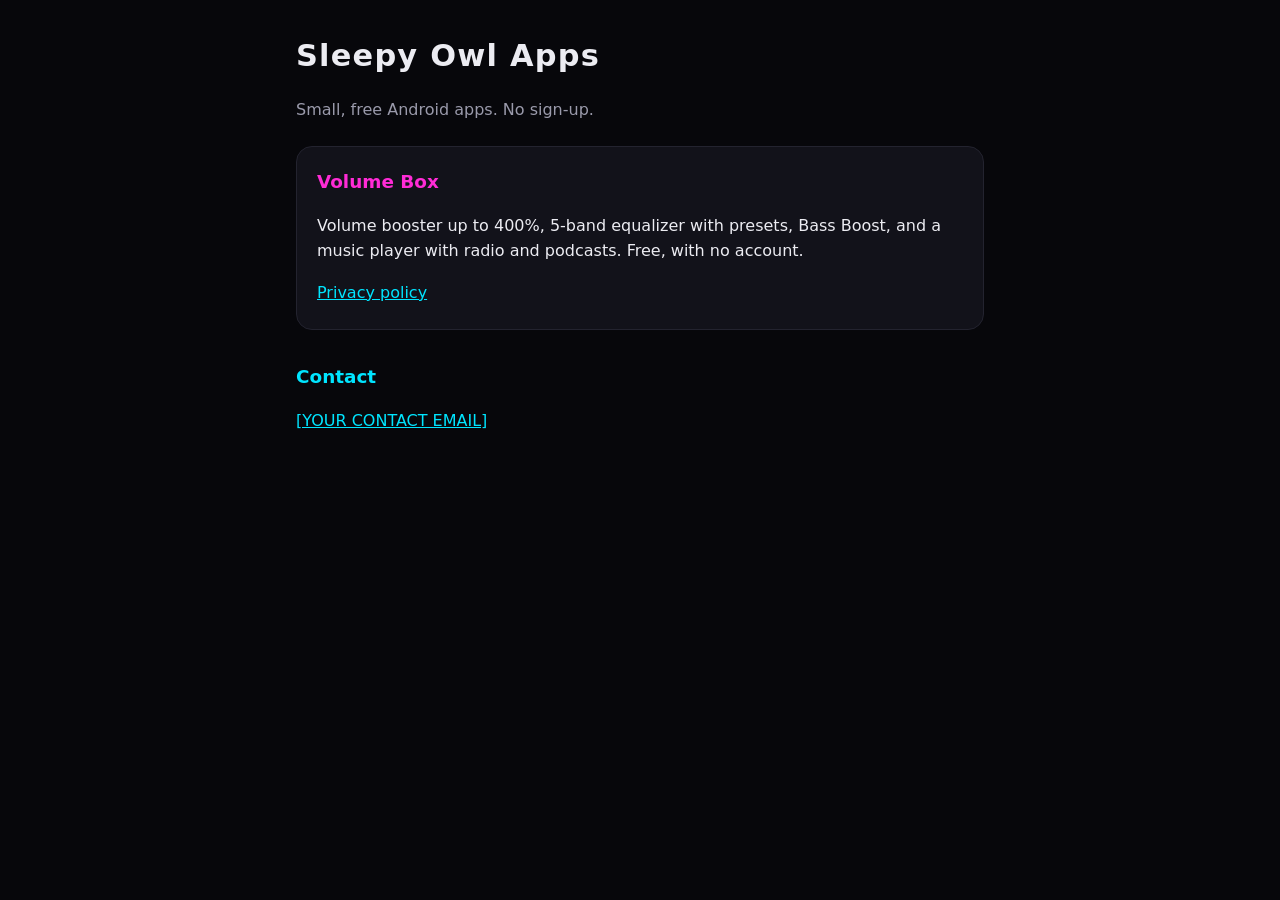
==== index.html @ a8258bed "Add files via upload" ====
<!doctype html>
<html lang="en">
<head>
<meta charset="utf-8">
<meta name="viewport" content="width=device-width, initial-scale=1">
<title>Sleepy Owl Apps</title>
<meta name="description" content="Sleepy Owl Apps: small, free Android apps. Home of Volume Box, a volume booster, equalizer and music player.">
<link rel="stylesheet" href="style.css">
</head>
<body>
<main>
  <h1>Sleepy Owl Apps</h1>
  <p class="muted">Small, free Android apps. No sign-up.</p>

  <section class="card">
    <h2>Volume Box</h2>
    <p>Volume booster up to 400%, 5-band equalizer with presets, Bass Boost, and a music player with radio and podcasts. Free, with no account.</p>
    <p><a href="privacy-policy.html">Privacy policy</a></p>
  </section>

  <h2>Contact</h2>
  <p><a href="mailto:[YOUR CONTACT EMAIL]">[YOUR CONTACT EMAIL]</a></p>
</main>
</body>
</html>
---- style.css ----
:root {
  --bg: #07070b;
  --panel: #12121a;
  --text: #ececf2;
  --muted: #9a9aab;
  --cyan: #00e5ff;
  --magenta: #ff2bd6;
}

* { box-sizing: border-box; }

body {
  margin: 0;
  background: var(--bg);
  color: var(--text);
  font: 16px/1.6 system-ui, -apple-system, "Segoe UI", Roboto, sans-serif;
}

main {
  max-width: 720px;
  margin: 0 auto;
  padding: 32px 16px 64px;
}

h1 {
  margin: 0 0 4px;
  font-size: 1.9rem;
  letter-spacing: 0.04em;
}

h2 {
  margin: 32px 0 8px;
  font-size: 1.15rem;
  color: var(--cyan);
}

a { color: var(--cyan); }
a:hover { color: var(--magenta); }

ul { padding-left: 20px; }
li { margin: 6px 0; }

.muted { color: var(--muted); }
.back { margin: 0 0 24px; font-size: 0.9rem; }

.card {
  margin-top: 24px;
  padding: 4px 20px 8px;
  background: var(--panel);
  border: 1px solid #23232f;
  border-radius: 16px;
}
.card h2 { margin-top: 16px; color: var(--magenta); }
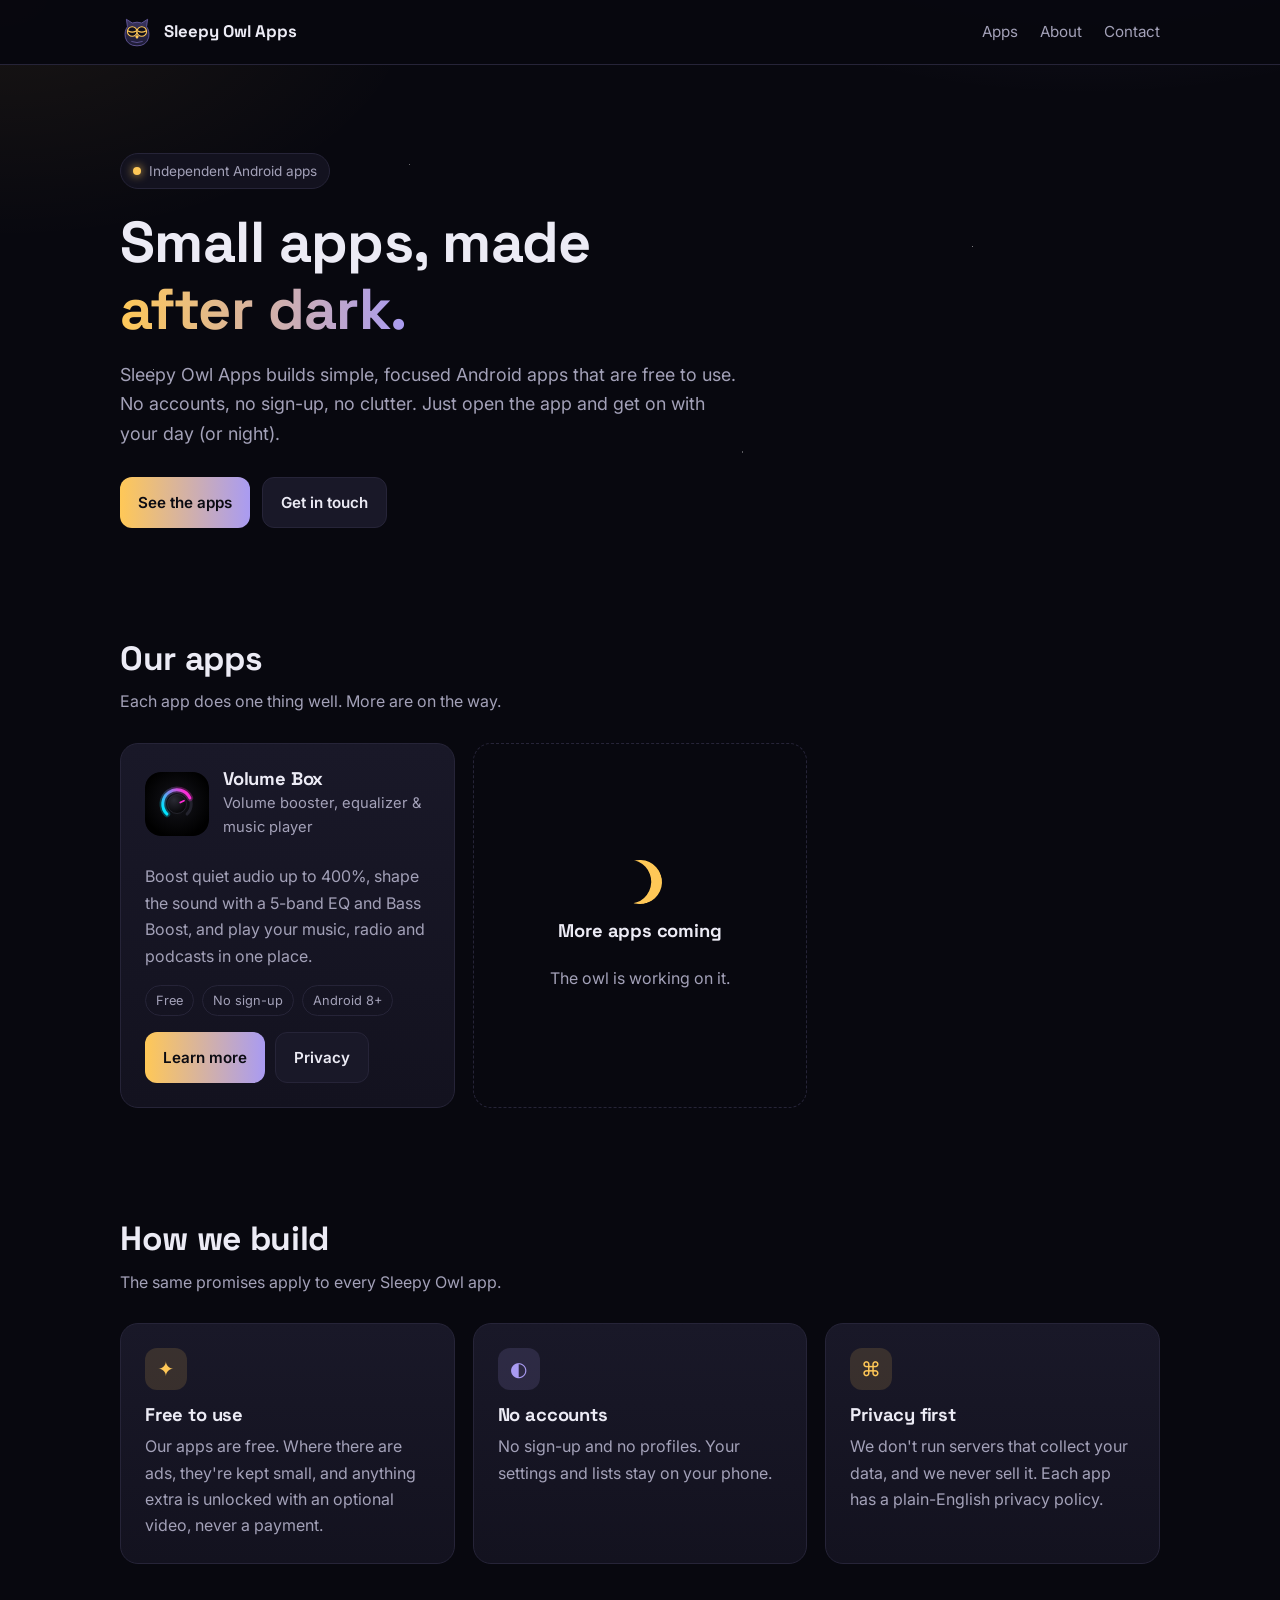
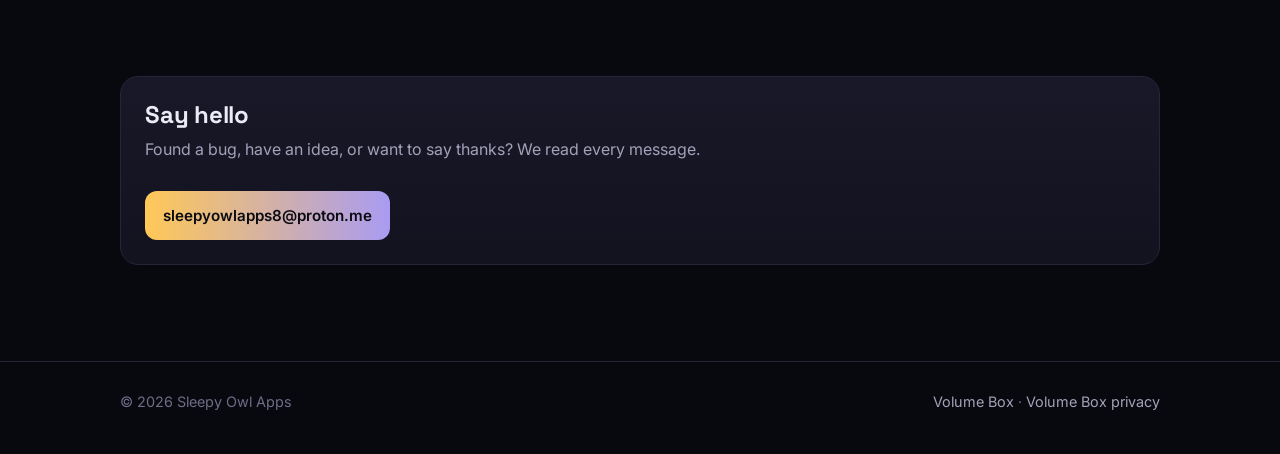
==== commit b1000aee: "Add files via upload update changes" ====
--- a/index.html
+++ b/index.html
@@ -4,22 +4,129 @@
 <meta charset="utf-8">
 <meta name="viewport" content="width=device-width, initial-scale=1">
 <title>Sleepy Owl Apps</title>
-<meta name="description" content="Sleepy Owl Apps: small, free Android apps. Home of Volume Box, a volume booster, equalizer and music player.">
+<meta name="description" content="Sleepy Owl Apps makes small, free Android apps with no sign-up. Home of Volume Box, a volume booster, equalizer and music player.">
+<meta property="og:title" content="Sleepy Owl Apps">
+<meta property="og:description" content="Small, free Android apps. No sign-up, no clutter.">
+<link rel="icon" href="assets/owl.svg" type="image/svg+xml">
+<link rel="preconnect" href="https://fonts.googleapis.com">
+<link rel="preconnect" href="https://fonts.gstatic.com" crossorigin>
+<link href="https://fonts.googleapis.com/css2?family=Inter:wght@400;600&family=Space+Grotesk:wght@500;700&display=swap" rel="stylesheet">
 <link rel="stylesheet" href="style.css">
 </head>
 <body>
+
+<header class="site-header">
+  <div class="wrap">
+    <a class="brand" href="./"><img src="assets/owl.svg" alt="">Sleepy Owl Apps</a>
+    <nav class="nav">
+      <a href="#apps">Apps</a>
+      <a href="#about" class="nav-optional">About</a>
+      <a href="#contact">Contact</a>
+    </nav>
+  </div>
+</header>
+
 <main>
-  <h1>Sleepy Owl Apps</h1>
-  <p class="muted">Small, free Android apps. No sign-up.</p>
+  <div class="wrap hero">
+    <span class="eyebrow"><span class="dot"></span>Independent Android apps</span>
+    <h1>Small apps, made <span class="gradient-text">after dark.</span></h1>
+    <p class="lead">Sleepy Owl Apps builds simple, focused Android apps that are free to use.
+      No accounts, no sign-up, no clutter. Just open the app and get on with your day (or night).</p>
+    <div class="actions">
+      <a class="btn btn-primary" href="#apps">See the apps</a>
+      <a class="btn" href="#contact">Get in touch</a>
+    </div>
+  </div>
 
-  <section class="card">
-    <h2>Volume Box</h2>
-    <p>Volume booster up to 400%, 5-band equalizer with presets, Bass Boost, and a music player with radio and podcasts. Free, with no account.</p>
-    <p><a href="privacy-policy.html">Privacy policy</a></p>
+  <!-- ============================================================ APPS
+       To add an app: copy the Volume Box card below, change the folder name,
+       icon, text and accent colour, and create a matching folder (see
+       README.md in this repository). -->
+  <section id="apps">
+    <div class="wrap">
+      <div class="section-head">
+        <h2>Our apps</h2>
+        <p>Each app does one thing well. More are on the way.</p>
+      </div>
+
+      <div class="grid">
+        <article class="card app-card" style="--card-accent:#00e5ff">
+          <div class="app-top">
+            <img src="volumebox/icon.svg" alt="Volume Box icon">
+            <div>
+              <h3>Volume Box</h3>
+              <p class="muted">Volume booster, equalizer &amp; music player</p>
+            </div>
+          </div>
+          <p class="muted">Boost quiet audio up to 400%, shape the sound with a 5-band EQ and Bass Boost,
+            and play your music, radio and podcasts in one place.</p>
+          <div class="tags">
+            <span class="tag">Free</span>
+            <span class="tag">No sign-up</span>
+            <span class="tag">Android 8+</span>
+          </div>
+          <div class="links">
+            <a class="btn btn-primary" href="volumebox/">Learn more</a>
+            <a class="btn" href="volumebox/privacy-policy.html">Privacy</a>
+          </div>
+        </article>
+
+        <article class="card app-card soon" aria-label="More apps coming soon">
+          <div class="moon" aria-hidden="true"></div>
+          <h3>More apps coming</h3>
+          <p class="muted">The owl is working on it.</p>
+        </article>
+      </div>
+    </div>
   </section>
 
-  <h2>Contact</h2>
-  <p><a href="mailto:[YOUR CONTACT EMAIL]">[YOUR CONTACT EMAIL]</a></p>
+  <section id="about">
+    <div class="wrap">
+      <div class="section-head">
+        <h2>How we build</h2>
+        <p>The same promises apply to every Sleepy Owl app.</p>
+      </div>
+      <div class="grid">
+        <div class="card feature">
+          <div class="icon" aria-hidden="true">✦</div>
+          <h3>Free to use</h3>
+          <p>Our apps are free. Where there are ads, they're kept small, and anything extra is
+            unlocked with an optional video, never a payment.</p>
+        </div>
+        <div class="card feature">
+          <div class="icon" aria-hidden="true">◐</div>
+          <h3>No accounts</h3>
+          <p>No sign-up and no profiles. Your settings and lists stay on your phone.</p>
+        </div>
+        <div class="card feature">
+          <div class="icon" aria-hidden="true">⌘</div>
+          <h3>Privacy first</h3>
+          <p>We don't run servers that collect your data, and we never sell it. Each app has a
+            plain-English privacy policy.</p>
+        </div>
+      </div>
+    </div>
+  </section>
+
+  <section id="contact">
+    <div class="wrap">
+      <div class="card">
+        <h2>Say hello</h2>
+        <p>Found a bug, have an idea, or want to say thanks? We read every message.</p>
+        <div class="actions">
+          <a class="btn btn-primary" href="mailto:sleepyowlapps8@proton.me">sleepyowlapps8@proton.me</a>
+        </div>
+      </div>
+    </div>
+  </section>
 </main>
+
+<footer class="site-footer">
+  <div class="wrap">
+    <span>© 2026 Sleepy Owl Apps</span>
+    <span><a href="volumebox/">Volume Box</a> · <a href="volumebox/privacy-policy.html">Volume Box privacy</a></span>
+  </div>
+</footer>
+
 </body>
 </html>
--- a/style.css
+++ b/style.css
@@ -1,53 +1,373 @@
+/* Sleepy Owl Apps: one stylesheet for the studio site and every app page.
+   Each app page sets its own accent with --accent / --accent-2 on <body>. */
+
 :root {
-  --bg: #07070b;
-  --panel: #12121a;
-  --text: #ececf2;
-  --muted: #9a9aab;
-  --cyan: #00e5ff;
-  --magenta: #ff2bd6;
+  --bg: #08080f;
+  --bg-2: #0e0d1a;
+  --panel: #13121f;
+  --panel-2: #191828;
+  --line: #262438;
+  --text: #ecebf5;
+  --muted: #a3a1b8;
+  --faint: #6f6c88;
+  --moon: #ffc857;
+  --lilac: #a99bf2;
+  --accent: var(--moon);
+  --accent-2: var(--lilac);
+  --radius: 18px;
+  --max: 1080px;
+  --font: "Inter", system-ui, -apple-system, "Segoe UI", Roboto, sans-serif;
+  --display: "Space Grotesk", var(--font);
 }
 
 * { box-sizing: border-box; }
+
+html { scroll-behavior: smooth; }
 
 body {
   margin: 0;
-  background: var(--bg);
   color: var(--text);
-  font: 16px/1.6 system-ui, -apple-system, "Segoe UI", Roboto, sans-serif;
-}
-
-main {
-  max-width: 720px;
+  font: 16px/1.65 var(--font);
+  background-color: var(--bg);
+  /* Night sky: a soft moon glow and a few faint stars. */
+  background-image:
+    radial-gradient(900px 500px at 85% -10%, rgba(169, 155, 242, 0.16), transparent 60%),
+    radial-gradient(700px 400px at 0% 0%, rgba(255, 200, 87, 0.07), transparent 60%),
+    radial-gradient(1.5px 1.5px at 12% 18%, #fff8 50%, transparent 51%),
+    radial-gradient(1px 1px at 32% 8%, #fff6 50%, transparent 51%),
+    radial-gradient(1.5px 1.5px at 58% 22%, #fff5 50%, transparent 51%),
+    radial-gradient(1px 1px at 76% 12%, #fff7 50%, transparent 51%),
+    radial-gradient(1px 1px at 90% 30%, #fff5 50%, transparent 51%);
+  background-repeat: no-repeat;
+  -webkit-font-smoothing: antialiased;
+}
+
+img { max-width: 100%; height: auto; display: block; }
+
+a { color: var(--accent); text-decoration: none; }
+a:hover { text-decoration: underline; }
+
+h1, h2, h3 {
+  font-family: var(--display);
+  line-height: 1.15;
+  letter-spacing: -0.01em;
+  margin: 0;
+}
+
+.wrap {
+  width: 100%;
+  max-width: var(--max);
   margin: 0 auto;
-  padding: 32px 16px 64px;
-}
-
-h1 {
-  margin: 0 0 4px;
-  font-size: 1.9rem;
-  letter-spacing: 0.04em;
-}
-
-h2 {
-  margin: 32px 0 8px;
-  font-size: 1.15rem;
-  color: var(--cyan);
-}
-
-a { color: var(--cyan); }
-a:hover { color: var(--magenta); }
-
-ul { padding-left: 20px; }
-li { margin: 6px 0; }
+  padding: 0 20px;
+}
 
 .muted { color: var(--muted); }
-.back { margin: 0 0 24px; font-size: 0.9rem; }
+
+/* ---------------------------------------------------------------- header */
+
+.site-header {
+  position: sticky;
+  top: 0;
+  z-index: 10;
+  /* Solid, not a blur: backdrop-filter made low-end phones' Chrome stutter. */
+  background: rgba(8, 8, 15, 0.96);
+  border-bottom: 1px solid var(--line);
+}
+
+.site-header .wrap {
+  display: flex;
+  align-items: center;
+  justify-content: space-between;
+  gap: 16px;
+  height: 64px;
+}
+
+.brand {
+  display: flex;
+  align-items: center;
+  gap: 10px;
+  color: var(--text);
+  font-family: var(--display);
+  font-weight: 700;
+  font-size: 1.05rem;
+}
+.brand:hover { text-decoration: none; }
+.brand img { width: 34px; height: 34px; }
+
+.nav { display: flex; gap: 22px; }
+.nav a { color: var(--muted); font-size: 0.95rem; }
+.nav a:hover { color: var(--text); text-decoration: none; }
+
+@media (max-width: 560px) {
+  .nav { gap: 14px; }
+  .nav .nav-optional { display: none; }
+}
+
+/* ---------------------------------------------------------------- hero */
+
+.hero { padding-top: 88px; padding-bottom: 56px; }
+
+.eyebrow {
+  display: inline-flex;
+  align-items: center;
+  gap: 8px;
+  padding: 6px 12px;
+  border: 1px solid var(--line);
+  border-radius: 999px;
+  background: var(--panel);
+  color: var(--muted);
+  font-size: 0.85rem;
+}
+.eyebrow .dot {
+  width: 8px; height: 8px; border-radius: 50%;
+  background: var(--accent);
+  box-shadow: 0 0 10px var(--accent);
+}
+
+.hero h1 {
+  margin-top: 20px;
+  font-size: clamp(2.2rem, 6vw, 3.6rem);
+  max-width: 14ch;
+}
+
+.gradient-text {
+  background: linear-gradient(90deg, var(--accent), var(--accent-2));
+  -webkit-background-clip: text;
+  background-clip: text;
+  color: transparent;
+}
+
+.hero p.lead {
+  margin: 18px 0 0;
+  max-width: 56ch;
+  color: var(--muted);
+  font-size: 1.12rem;
+}
+
+.actions { display: flex; flex-wrap: wrap; gap: 12px; margin-top: 28px; }
+
+/* ---------------------------------------------------------------- buttons */
+
+.btn {
+  display: inline-flex;
+  align-items: center;
+  gap: 8px;
+  padding: 12px 18px;
+  border-radius: 12px;
+  border: 1px solid var(--line);
+  background: var(--panel-2);
+  color: var(--text);
+  font-weight: 600;
+  font-size: 0.95rem;
+}
+.btn:hover { text-decoration: none; border-color: var(--accent); }
+
+.btn-primary {
+  border: 0;
+  color: #0b0b12;
+  background: linear-gradient(90deg, var(--accent), var(--accent-2));
+}
+.btn-primary:hover { filter: brightness(1.08); }
+
+.btn[aria-disabled="true"] { opacity: 0.6; cursor: default; }
+.btn[aria-disabled="true"]:hover { border-color: var(--line); }
+
+/* ---------------------------------------------------------------- sections */
+
+section { padding: 56px 0; scroll-margin-top: 64px; } /* clear the sticky header on #links */
+
+.section-head { margin-bottom: 28px; }
+.section-head h2 { font-size: clamp(1.6rem, 3.5vw, 2.1rem); }
+.section-head p { margin: 10px 0 0; color: var(--muted); max-width: 60ch; }
+
+.grid {
+  display: grid;
+  gap: 18px;
+  grid-template-columns: repeat(auto-fill, minmax(280px, 1fr));
+}
 
 .card {
-  margin-top: 24px;
-  padding: 4px 20px 8px;
+  position: relative;
+  padding: 24px;
+  border: 1px solid var(--line);
+  border-radius: var(--radius);
+  background: linear-gradient(180deg, var(--panel-2), var(--panel));
+}
+
+.card h3 { font-size: 1.15rem; }
+.card p { margin: 8px 0 0; color: var(--muted); }
+
+/* ---------------------------------------------------------------- app cards */
+
+.app-card {
+  display: flex;
+  flex-direction: column;
+  gap: 16px;
+  transition: transform 0.2s ease, border-color 0.2s ease;
+}
+.app-card:hover { transform: translateY(-3px); border-color: var(--card-accent, var(--accent)); }
+
+.app-card .app-top { display: flex; align-items: center; gap: 14px; }
+.app-card .app-top img { width: 64px; height: 64px; border-radius: 16px; }
+.app-card .app-top p { margin: 2px 0 0; font-size: 0.92rem; }
+
+.tags { display: flex; flex-wrap: wrap; gap: 8px; }
+.tag {
+  padding: 4px 10px;
+  border-radius: 999px;
+  border: 1px solid var(--line);
+  color: var(--muted);
+  font-size: 0.8rem;
+}
+
+.app-card .links { display: flex; flex-wrap: wrap; gap: 10px; margin-top: auto; }
+
+.app-card.soon {
+  align-items: center;
+  justify-content: center;
+  text-align: center;
+  min-height: 240px;
+  border-style: dashed;
+  background: transparent;
+}
+.app-card.soon:hover { transform: none; border-color: var(--line); }
+.app-card.soon .moon {
+  width: 44px; height: 44px; border-radius: 50%;
+  box-shadow: inset -10px -4px 0 0 var(--moon);
+  transform: rotate(-20deg);
+}
+
+/* ---------------------------------------------------------------- features */
+
+.feature .icon {
+  width: 42px; height: 42px;
+  display: grid; place-items: center;
+  border-radius: 12px;
+  margin-bottom: 14px;
+  background: color-mix(in srgb, var(--accent) 14%, transparent);
+  color: var(--accent);
+  font-size: 1.25rem;
+}
+.feature:nth-child(even) .icon {
+  background: color-mix(in srgb, var(--accent-2) 14%, transparent);
+  color: var(--accent-2);
+}
+
+/* ---------------------------------------------------------------- app page hero */
+
+.app-hero { padding-top: 72px; padding-bottom: 40px; }
+.app-hero .head { display: flex; align-items: center; gap: 20px; flex-wrap: wrap; }
+.app-hero .head img {
+  width: 96px; height: 96px; border-radius: 24px;
+  box-shadow: 0 10px 40px color-mix(in srgb, var(--accent-2) 30%, transparent);
+}
+.app-hero h1 { font-size: clamp(2.2rem, 6vw, 3.2rem); }
+.app-hero .head p { margin: 4px 0 0; color: var(--muted); }
+
+.facts {
+  display: grid;
+  grid-template-columns: repeat(auto-fit, minmax(150px, 1fr));
+  gap: 12px;
+  margin-top: 32px;
+}
+.fact {
+  padding: 14px 16px;
+  border: 1px solid var(--line);
+  border-radius: 14px;
   background: var(--panel);
-  border: 1px solid #23232f;
-  border-radius: 16px;
-}
-.card h2 { margin-top: 16px; color: var(--magenta); }
+}
+.fact b { display: block; font-family: var(--display); font-size: 1.25rem; }
+.fact span { color: var(--muted); font-size: 0.88rem; }
+
+/* ---------------------------------------------------------------- screenshots */
+
+.shots {
+  display: flex;
+  gap: 18px;
+  overflow-x: auto;
+  padding-bottom: 8px;
+  scroll-snap-type: x mandatory;
+}
+.shots figure {
+  margin: 0;
+  flex: 0 0 230px;
+  scroll-snap-align: start;
+}
+.shots img {
+  border-radius: 22px;
+  border: 1px solid var(--line);
+  box-shadow: 0 16px 40px rgba(0, 0, 0, 0.5);
+}
+.shots figcaption { margin-top: 10px; color: var(--muted); font-size: 0.88rem; text-align: center; }
+
+/* ---------------------------------------------------------------- steps / FAQ */
+
+.steps { counter-reset: step; }
+.steps .card { padding-left: 64px; }
+.steps .card::before {
+  counter-increment: step;
+  content: counter(step);
+  position: absolute;
+  left: 20px; top: 22px;
+  width: 30px; height: 30px;
+  display: grid; place-items: center;
+  border-radius: 50%;
+  background: var(--accent);
+  color: #0b0b12;
+  font-weight: 700;
+  font-size: 0.9rem;
+}
+
+details {
+  border: 1px solid var(--line);
+  border-radius: 14px;
+  background: var(--panel);
+  padding: 4px 18px;
+}
+details + details { margin-top: 10px; }
+summary {
+  cursor: pointer;
+  padding: 12px 0;
+  font-weight: 600;
+  list-style: none;
+}
+summary::-webkit-details-marker { display: none; }
+summary::after { content: "+"; float: right; color: var(--accent); font-size: 1.2rem; line-height: 1; }
+details[open] summary::after { content: "–"; }
+details p { margin: 0 0 14px; color: var(--muted); }
+
+.note {
+  margin-top: 18px;
+  padding: 14px 16px;
+  border-left: 3px solid var(--moon);
+  border-radius: 10px;
+  background: color-mix(in srgb, var(--moon) 8%, transparent);
+  color: var(--muted);
+  font-size: 0.95rem;
+}
+
+/* ---------------------------------------------------------------- policy pages */
+
+.doc { max-width: 760px; padding: 56px 20px 72px; margin: 0 auto; }
+.doc h1 { font-size: clamp(1.9rem, 5vw, 2.5rem); margin-top: 18px; }
+.doc h2 { font-size: 1.25rem; margin: 34px 0 10px; color: var(--accent); }
+.doc ul { padding-left: 20px; }
+.doc li { margin: 6px 0; }
+.doc p, .doc li { color: #d9d7e6; }
+
+/* ---------------------------------------------------------------- footer */
+
+.site-footer {
+  margin-top: 40px;
+  border-top: 1px solid var(--line);
+  padding: 28px 0 40px;
+  color: var(--faint);
+  font-size: 0.9rem;
+}
+.site-footer .wrap {
+  display: flex;
+  flex-wrap: wrap;
+  gap: 12px 24px;
+  justify-content: space-between;
+}
+.site-footer a { color: var(--muted); }
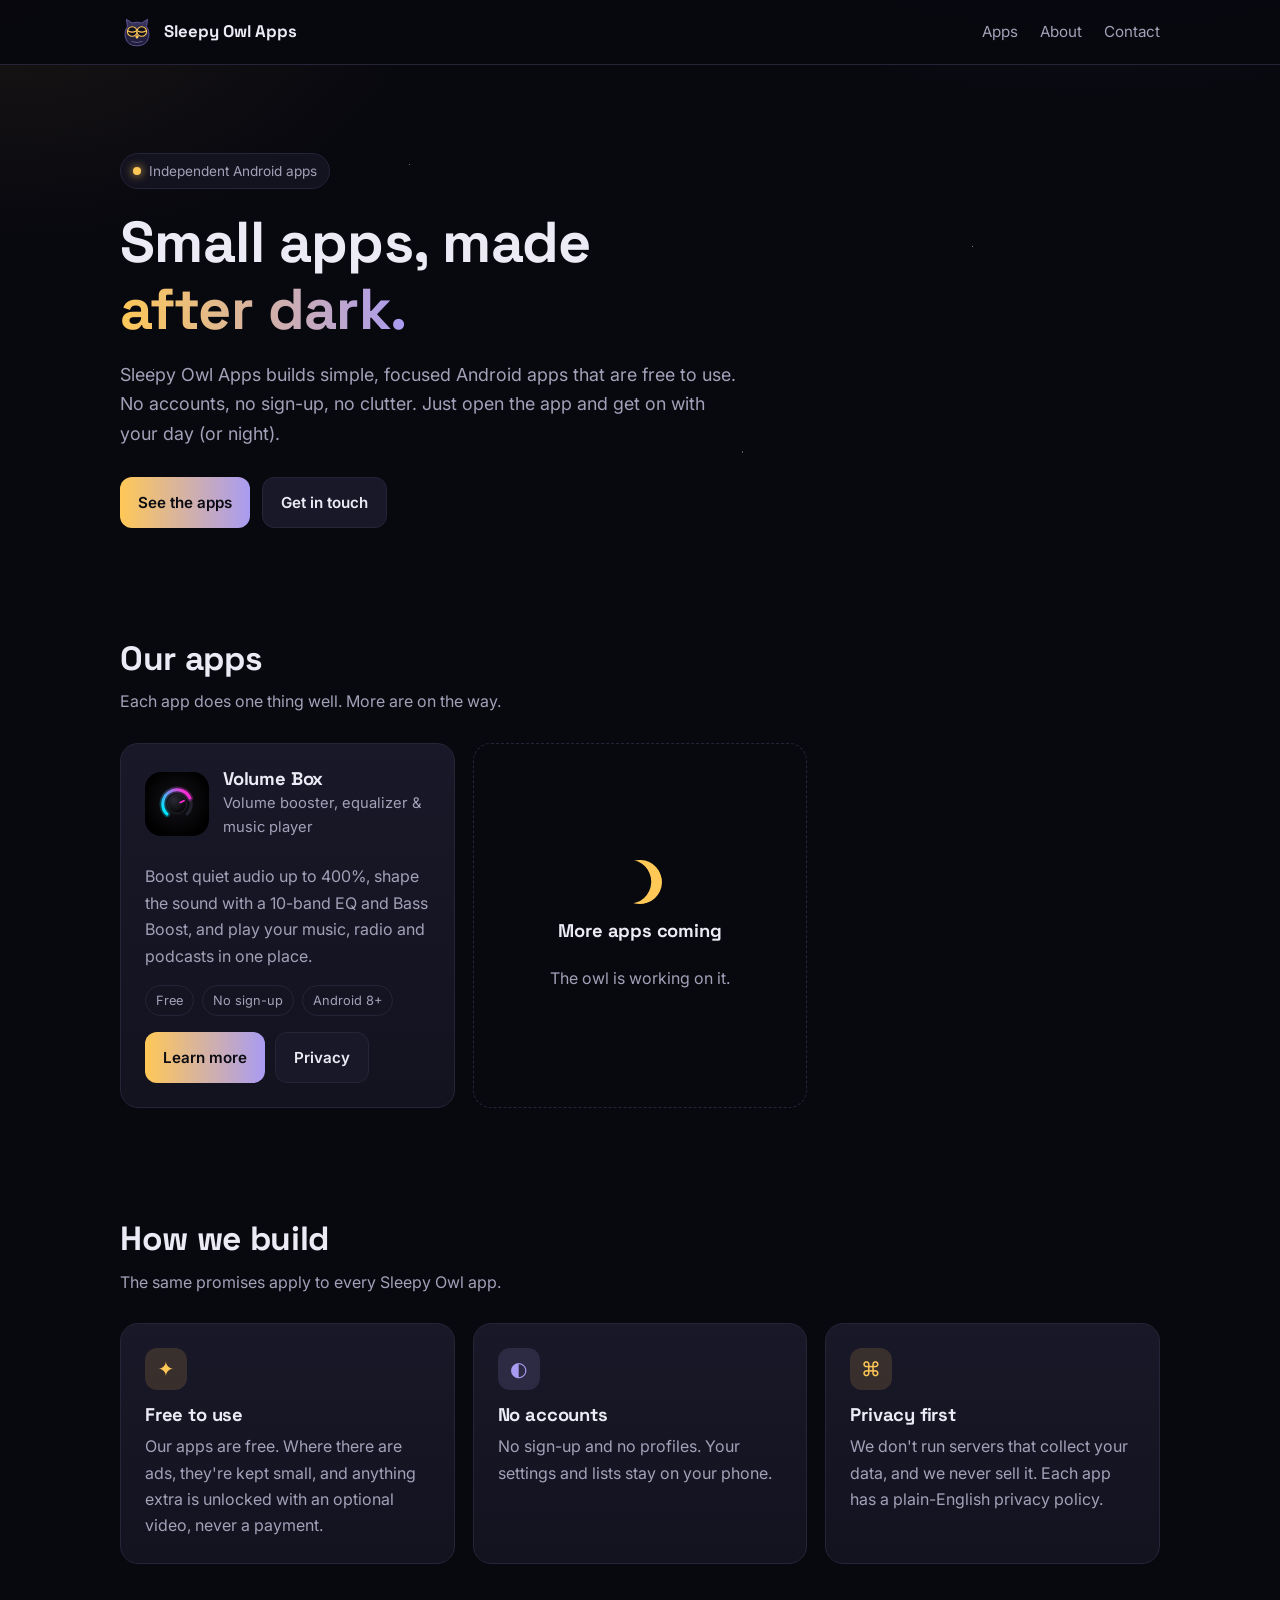
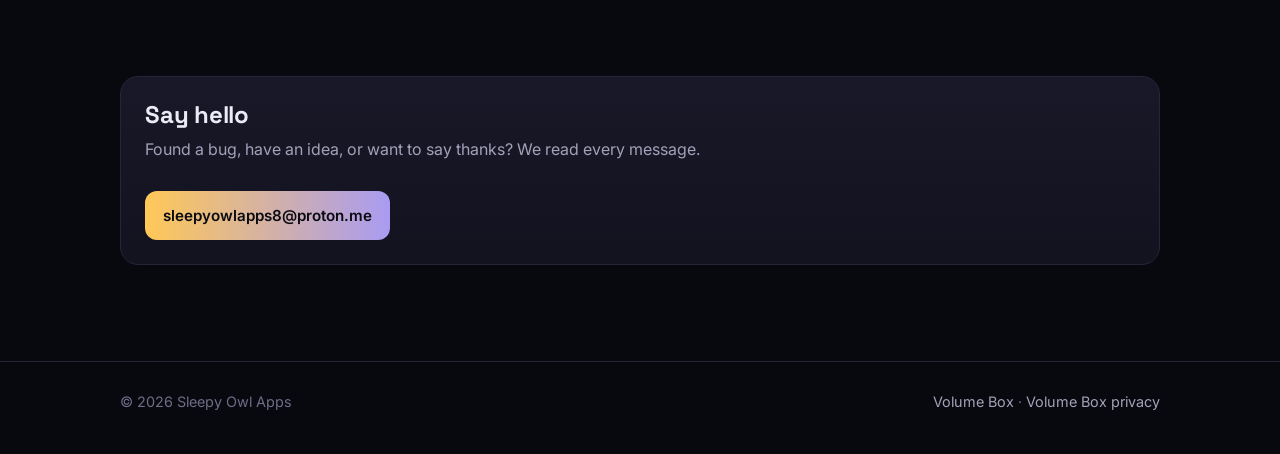
==== commit b5b14074: "Updated the Volume Box App Page" ====
--- a/index.html
+++ b/index.html
@@ -58,7 +58,7 @@
               <p class="muted">Volume booster, equalizer &amp; music player</p>
             </div>
           </div>
-          <p class="muted">Boost quiet audio up to 400%, shape the sound with a 5-band EQ and Bass Boost,
+          <p class="muted">Boost quiet audio up to 400%, shape the sound with a 10-band EQ and Bass Boost,
             and play your music, radio and podcasts in one place.</p>
           <div class="tags">
             <span class="tag">Free</span>
